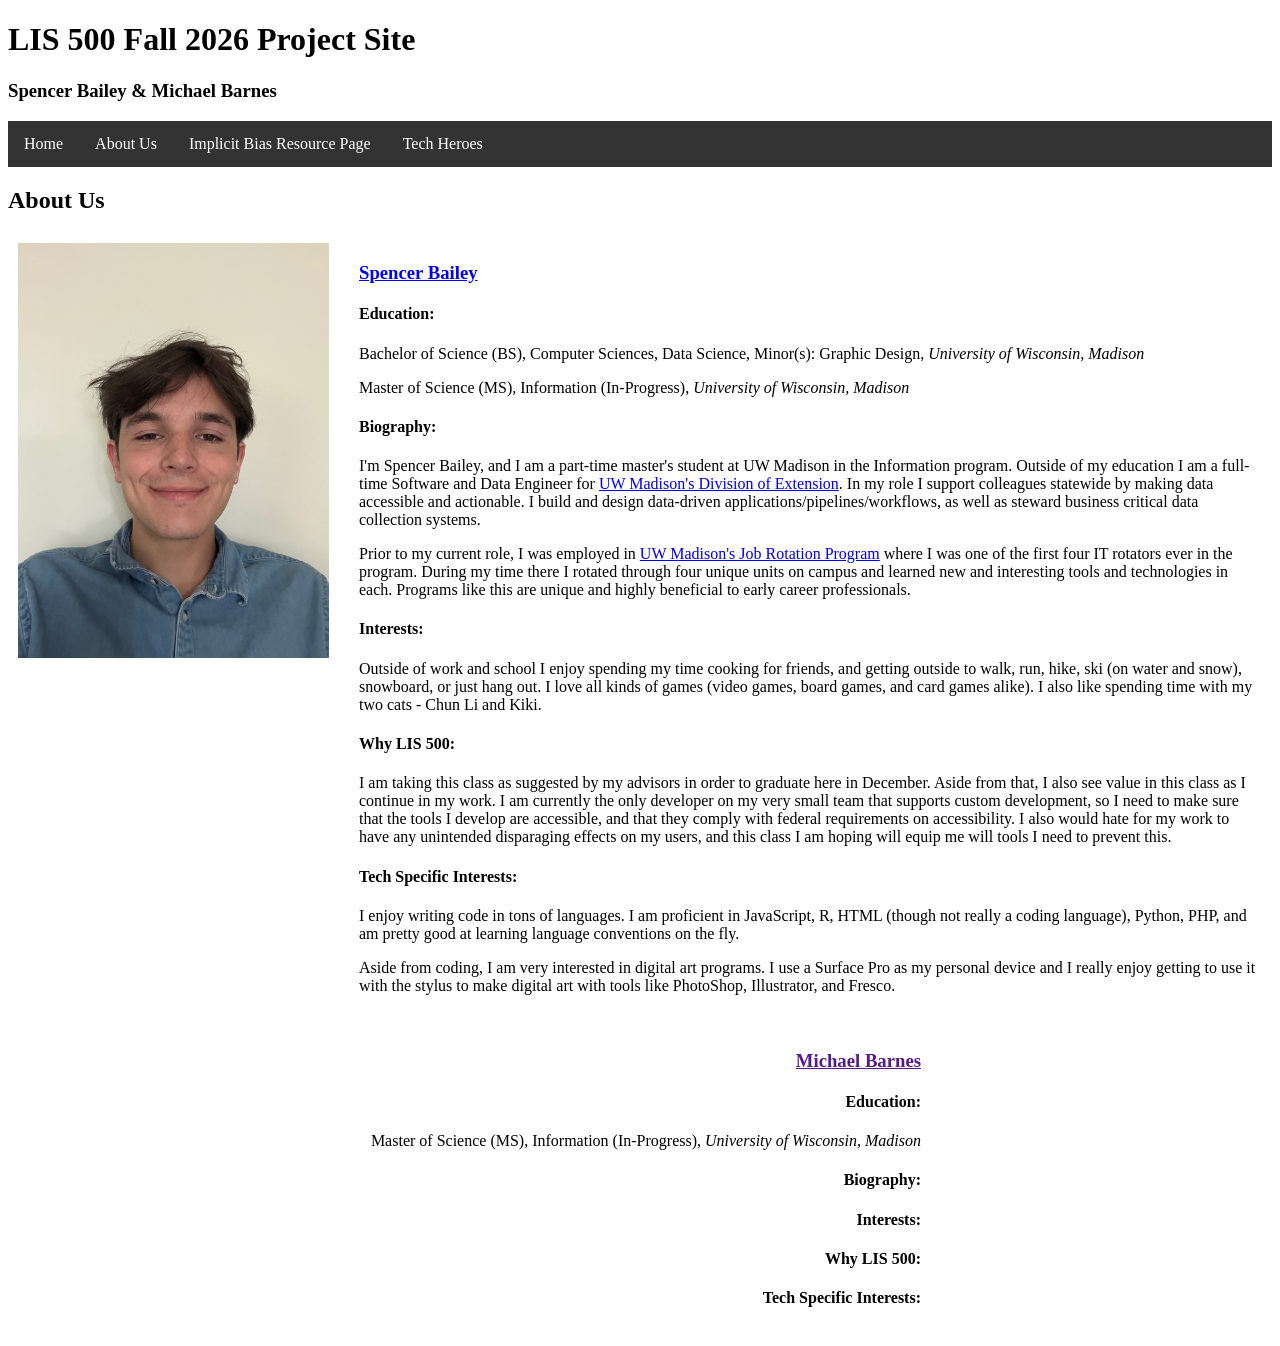
==== about.html @ 0171c2ae "Fix formatting of education paragraph in about.html" ====
<!doctype html>
<html lang="en">
  <head>
    <meta name="viewport" content="width=device-width, initial-scale=1.0">
    <meta charset="utf-8">
    <link rel="stylesheet" href="stylepage.css">
  </head>
  <body>
    <header>
      <h1>LIS 500 Fall 2026 Project Site</h1>
      <h3>Spencer Bailey & Michael Barnes</h3>
    </header>
    <nav>
      <ul>
        <li><a href="index.html">Home</a></li>
        <li><a href="about.html">About Us</a></li>
        <li><a href="resource.html">Implicit Bias Resource Page</a></li>
        <li><a href="heroes.html">Tech Heroes</a></li>
      </ul>
    </nav>
    <h2>About Us</h2>
    <div class="row">
      <div class="column flex-container">
        <div class="image-container">
          <img src="Assets/directoryheadshot.jpg">
        </div>
        <div class="text-container-s">
          <h3><a href="https://www.linkedin.com/in/spencer-bailey-/">Spencer Bailey</a></h3>
          <h4>Education:</h4>
          <p>Bachelor of Science (BS), Computer Sciences, Data Science, Minor(s): Graphic Design, <i>University of Wisconsin, Madison</i></p>
          <p>Master of Science (MS), Information (In-Progress), <i>University of Wisconsin, Madison</i></p>
          <h4>Biography:</h4>
          <p>I'm Spencer Bailey, and I am a part-time master's student at UW Madison in the Information program. Outside of my education I am a full-time Software and Data Engineer for <a href="https://extension.wisc.edu/">UW Madison's Division of Extension</a>. In my role I support colleagues statewide by making data accessible and actionable. I build and design data-driven applications/pipelines/workflows, as well as steward business critical data collection systems.</p>
          <p>Prior to my current role, I was employed in <a href="https://hr.wisc.edu/job-rotation-program/">UW Madison's Job Rotation Program</a> where I was one of the first four IT rotators ever in the program. During my time there I rotated through four unique units on campus and learned new and interesting tools and technologies in each. Programs like this are unique and highly beneficial to early career professionals.</p>
          <h4>Interests:</h4>
          <p> Outside of work and school I enjoy spending my time cooking for friends, and getting outside to walk, run, hike, ski (on water and snow), snowboard, or just hang out. I love all kinds of games (video games, board games, and card games alike). I also like spending time with my two cats - Chun Li and Kiki.</p>
          <h4>Why LIS 500:</h4>
          <p>I am taking this class as suggested by my advisors in order to graduate here in December. Aside from that, I also see value in this class as I continue in my work. I am currently the only developer on my very small team that supports custom development, so I need to make sure that the tools I develop are accessible, and that they comply with federal requirements on accessibility. I also would hate for my work to have any unintended disparaging effects on my users, and this class I am hoping will equip me will tools I need to prevent this.</p>
          <h4>Tech Specific Interests:</h4>
          <p>I enjoy writing code in tons of languages. I am proficient in JavaScript, R, HTML (though not really a coding language), Python, PHP, and am pretty good at learning language conventions on the fly. </p>
          <p>Aside from coding, I am very interested in digital art programs. I use a Surface Pro as my personal device and I really enjoy getting to use it with the stylus to make digital art with tools like PhotoShop, Illustrator, and Fresco.</p>
        </div>
      </div>
      <div class="column flex-container">
        <div class="text-container-m">
          <h3><a href="">Michael Barnes</a></h3>
          <h4>Education:</h4>
          <p></p>
          <p>Master of Science (MS), Information (In-Progress), <i>University of Wisconsin, Madison</i></p>
          <h4>Biography:</h4>
          <h4>Interests:</h4>
          <h4>Why LIS 500:</h4>
          <p></p>
          <h4>Tech Specific Interests:</h4>
          <p></p>
          <p></p>
        </div>
        <div class="image-container">
          <img src="">
        </div>
      </div>
        
    </div>
  </body>
</html>
---- stylepage.css ----
* {
  box-sizing: border-box;
}

/* Create two equal columns that floats next to each other */
.column {
  float: left;
  width: 50%;
  padding: 10px;
}

/* Clear floats after the columns */
.row:after {
  content: "";
  display: table;
  clear: both;
}

.flex-container {
  display: flex;
  align-items: flex-start; /* Keeps content aligned at the top */
  gap: 30px;               /* Adds clean spacing between image and text */
  width: 100%;
}

.image-container {
  width: 25%;
  flex-shrink: 0;
}

.image-container img {
  width: 100%;             /* Fills the 25% container perfectly */
  height: auto;
  display: block;
}

.text-container-s {
  flex: 1;                 /* Automatically takes up the remaining 75% space */
}

.text-container-m {
  flex: 1;                 /* Automatically takes up the remaining 75% space */
  text-align: right; 
}

ul {
  list-style-type: none;
  margin: 0;
  padding: 0;
  overflow: hidden;
  background-color: #333333;
}

ul li {
  float: left;
}

ul li a {
  display: block;
  color: white;
  text-align: center;
  padding: 14px 16px;
  text-decoration: none;
}

ul li a:hover {
  background-color: #111111;
}
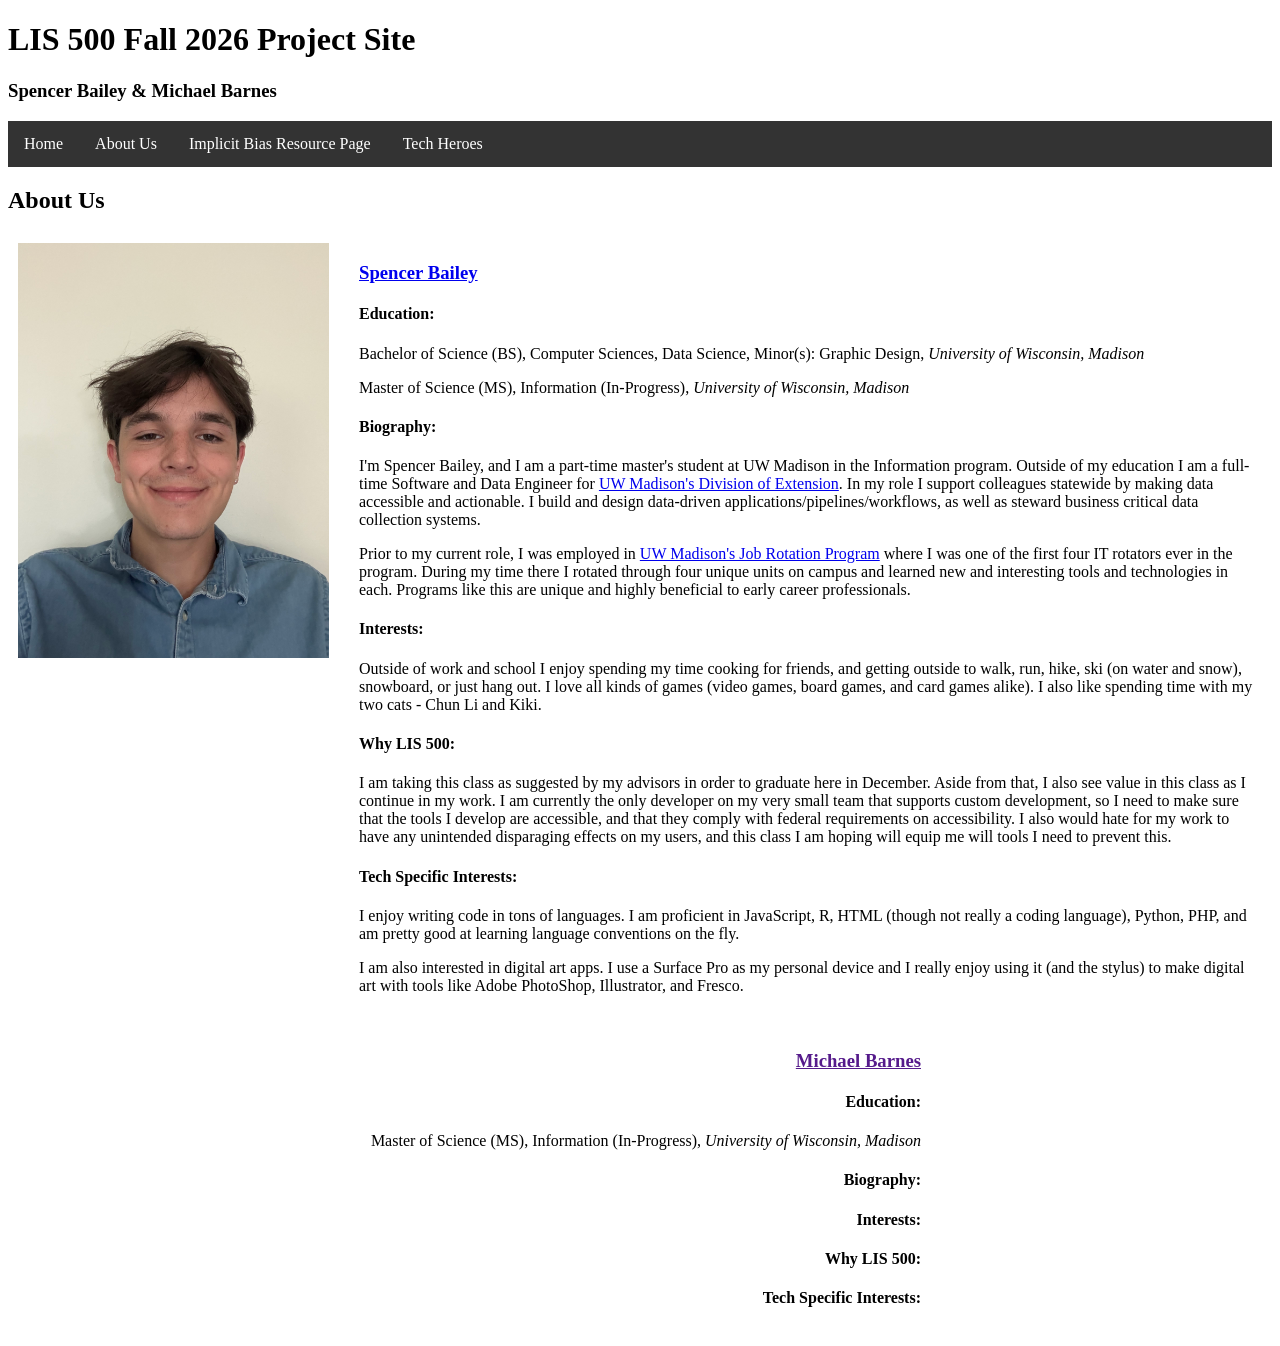
==== commit 73394944: "Refine digital art interests description Updated the description of digital art interests for clarit" ====
--- a/about.html
+++ b/about.html
@@ -38,7 +38,7 @@
           <p>I am taking this class as suggested by my advisors in order to graduate here in December. Aside from that, I also see value in this class as I continue in my work. I am currently the only developer on my very small team that supports custom development, so I need to make sure that the tools I develop are accessible, and that they comply with federal requirements on accessibility. I also would hate for my work to have any unintended disparaging effects on my users, and this class I am hoping will equip me will tools I need to prevent this.</p>
           <h4>Tech Specific Interests:</h4>
           <p>I enjoy writing code in tons of languages. I am proficient in JavaScript, R, HTML (though not really a coding language), Python, PHP, and am pretty good at learning language conventions on the fly. </p>
-          <p>Aside from coding, I am very interested in digital art programs. I use a Surface Pro as my personal device and I really enjoy getting to use it with the stylus to make digital art with tools like PhotoShop, Illustrator, and Fresco.</p>
+          <p>I am also interested in digital art apps. I use a Surface Pro as my personal device and I really enjoy using it (and the stylus) to make digital art with tools like Adobe PhotoShop, Illustrator, and Fresco.</p>
         </div>
       </div>
       <div class="column flex-container">
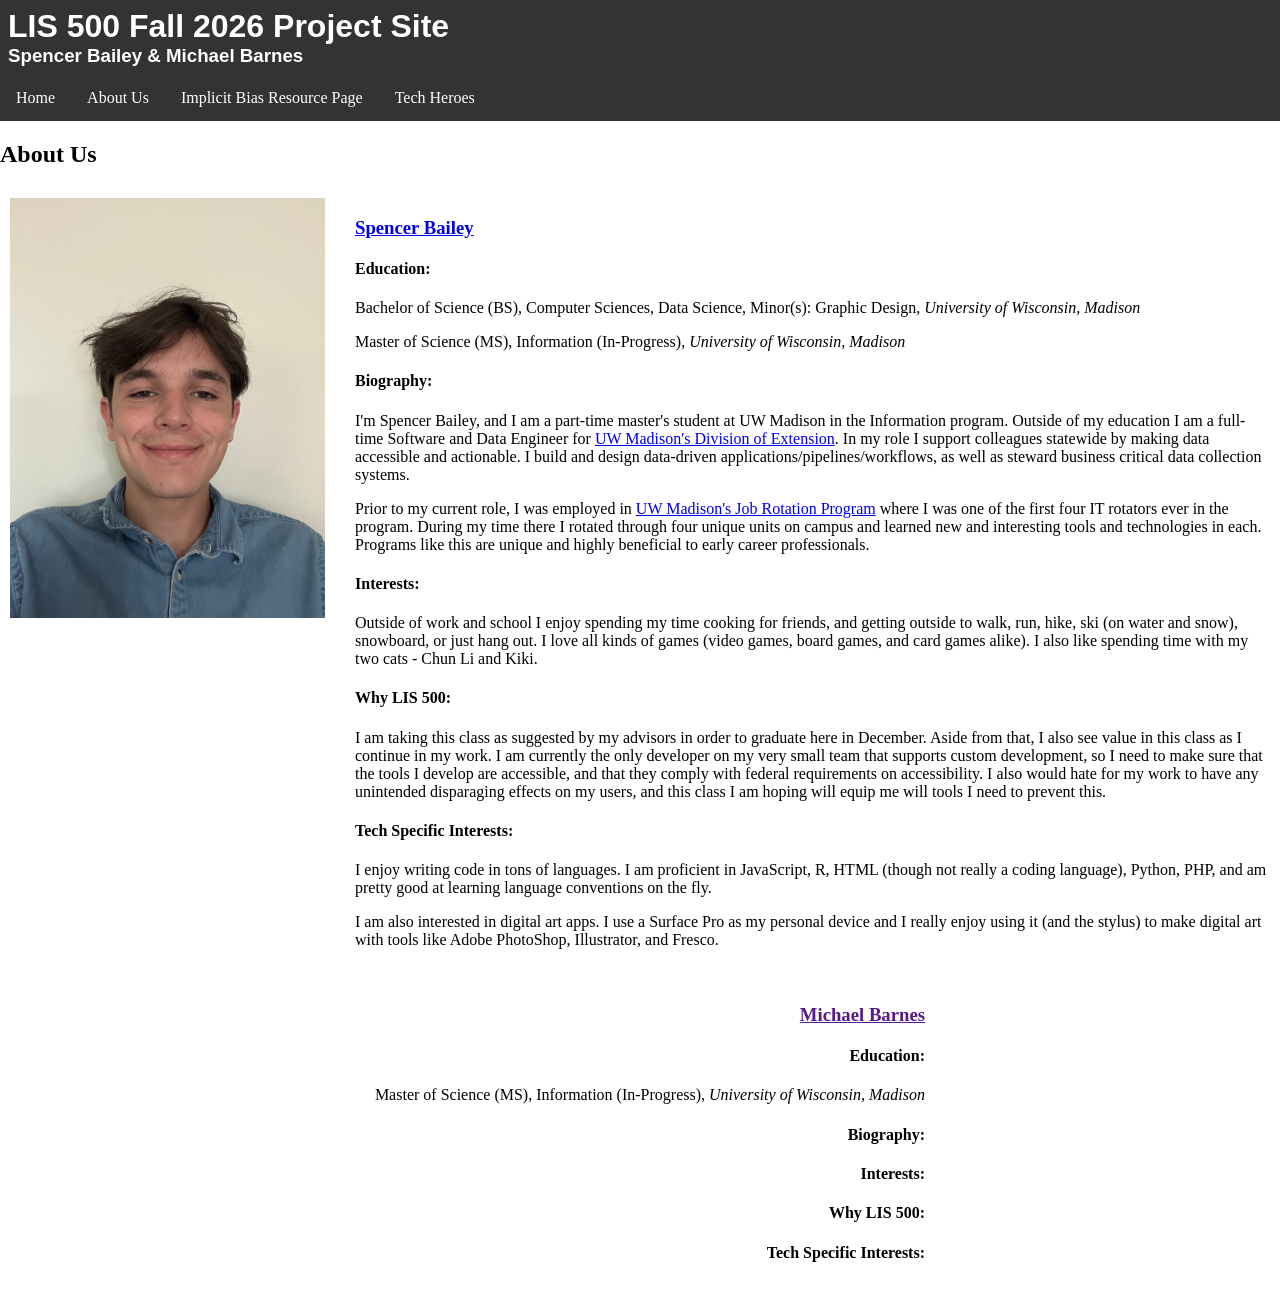
==== commit ff3009b5: "Add comment for future enhancements on about page Added a comment outlining future improvements for " ====
--- a/about.html
+++ b/about.html
@@ -1,4 +1,5 @@
 <!doctype html>
+<!-- The about us page contains several detailed pieces sharing information about each of our backgrounds. The information is displayed vertically with headshots of us that were added to the repository in a ‘Assets’ subdirectory. This page is basic, and lacking complex interaction components. Due to this, future developments on this page will include adding additional information on us, adding additional multimedia resources to display, and integrating additional more interesting and attractive design elements. Perhaps framing the images, opting for a more dynamic layout of the details, among other things will help to set this site apart as distinct and unique.-->
 <html lang="en">
   <head>
     <meta name="viewport" content="width=device-width, initial-scale=1.0">
--- a/stylepage.css
+++ b/stylepage.css
@@ -43,7 +43,7 @@
   text-align: right; 
 }
 
-ul {
+nav ul {
   list-style-type: none;
   margin: 0;
   padding: 0;
@@ -51,19 +51,43 @@
   background-color: #333333;
 }
 
-ul li {
+nav ul li {
   float: left;
 }
 
-ul li a {
+nav ul li a {
   display: block;
-  color: white;
+  color: #ffffff;
   text-align: center;
   padding: 14px 16px;
   text-decoration: none;
 }
 
-ul li a:hover {
+nav ul li a:hover {
   background-color: #111111;
 }
 
+header h1, header h3 {
+  font-family: sans-serif;
+  margin:0;
+}
+
+header {
+  padding: 8px;
+  background-color: #333333;
+  color: #ffffff;
+}
+
+body {
+  margin: 0;
+}
+
+.content {
+  text-align: center;
+}
+
+.content img {
+  display: block;
+  margin: auto;
+  width: 50%;
+}
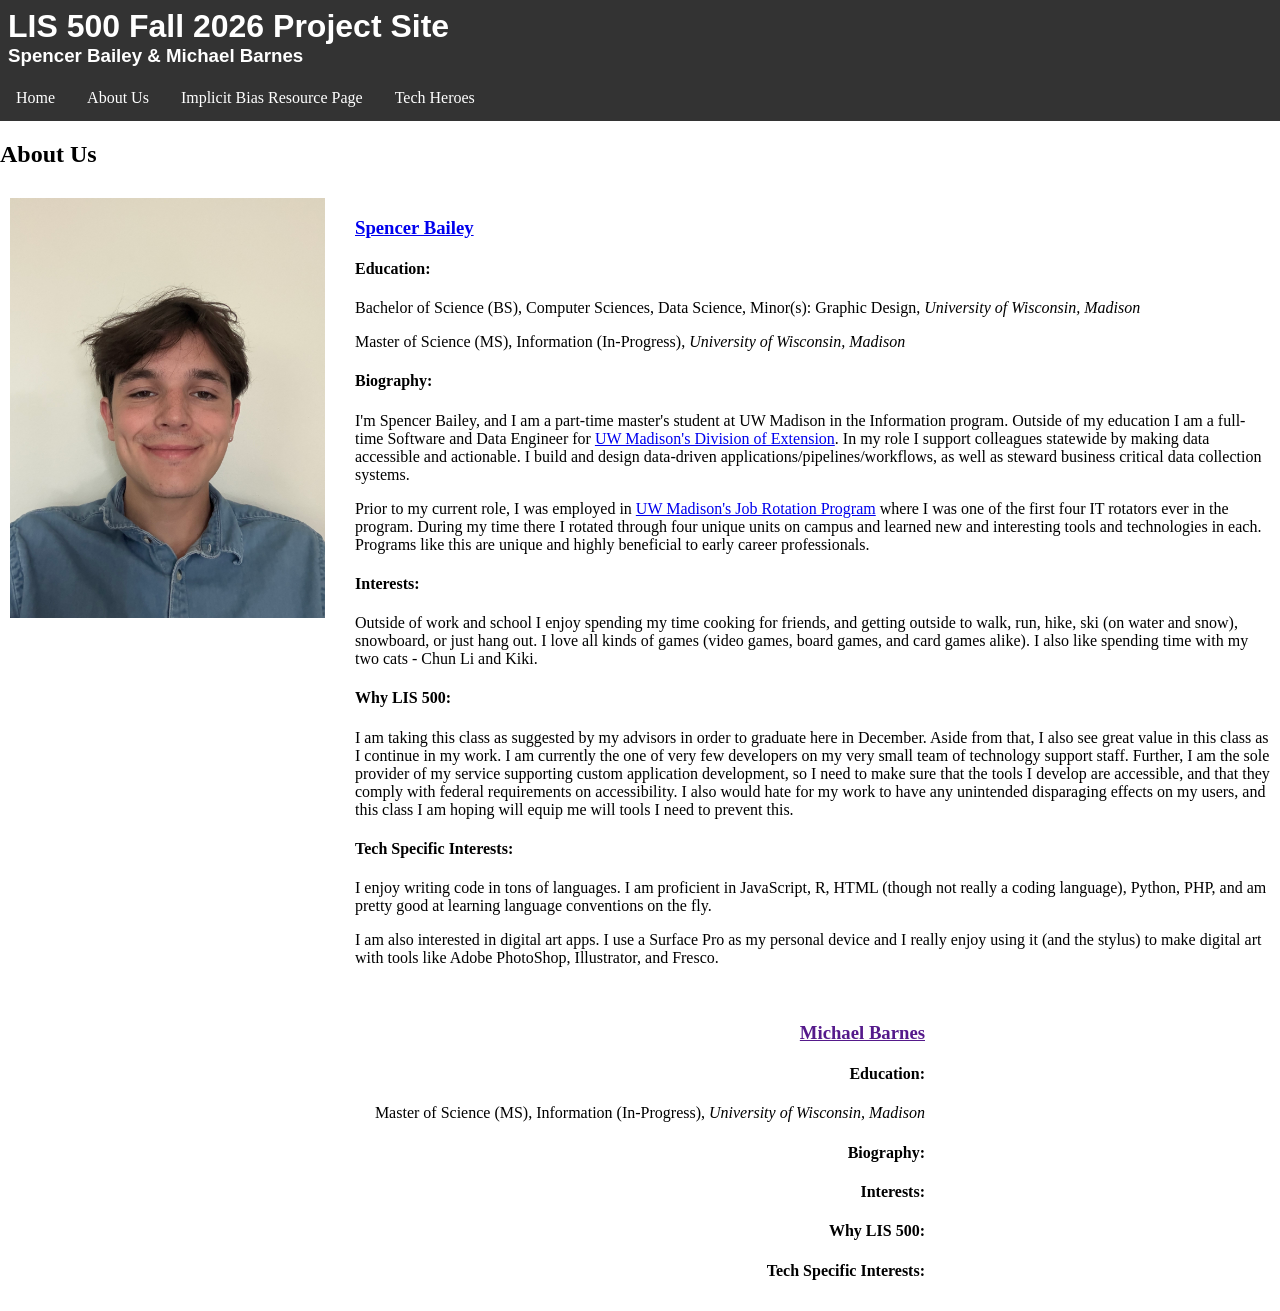
==== commit 21f2a037: "Update about.html" ====
--- a/about.html
+++ b/about.html
@@ -36,7 +36,7 @@
           <h4>Interests:</h4>
           <p> Outside of work and school I enjoy spending my time cooking for friends, and getting outside to walk, run, hike, ski (on water and snow), snowboard, or just hang out. I love all kinds of games (video games, board games, and card games alike). I also like spending time with my two cats - Chun Li and Kiki.</p>
           <h4>Why LIS 500:</h4>
-          <p>I am taking this class as suggested by my advisors in order to graduate here in December. Aside from that, I also see value in this class as I continue in my work. I am currently the only developer on my very small team that supports custom development, so I need to make sure that the tools I develop are accessible, and that they comply with federal requirements on accessibility. I also would hate for my work to have any unintended disparaging effects on my users, and this class I am hoping will equip me will tools I need to prevent this.</p>
+          <p>I am taking this class as suggested by my advisors in order to graduate here in December. Aside from that, I also see great value in this class as I continue in my work. I am currently the one of very few developers on my very small team of technology support staff. Further, I am the sole provider of my service supporting custom application development, so I need to make sure that the tools I develop are accessible, and that they comply with federal requirements on accessibility. I also would hate for my work to have any unintended disparaging effects on my users, and this class I am hoping will equip me will tools I need to prevent this.</p>
           <h4>Tech Specific Interests:</h4>
           <p>I enjoy writing code in tons of languages. I am proficient in JavaScript, R, HTML (though not really a coding language), Python, PHP, and am pretty good at learning language conventions on the fly. </p>
           <p>I am also interested in digital art apps. I use a Surface Pro as my personal device and I really enjoy using it (and the stylus) to make digital art with tools like Adobe PhotoShop, Illustrator, and Fresco.</p>
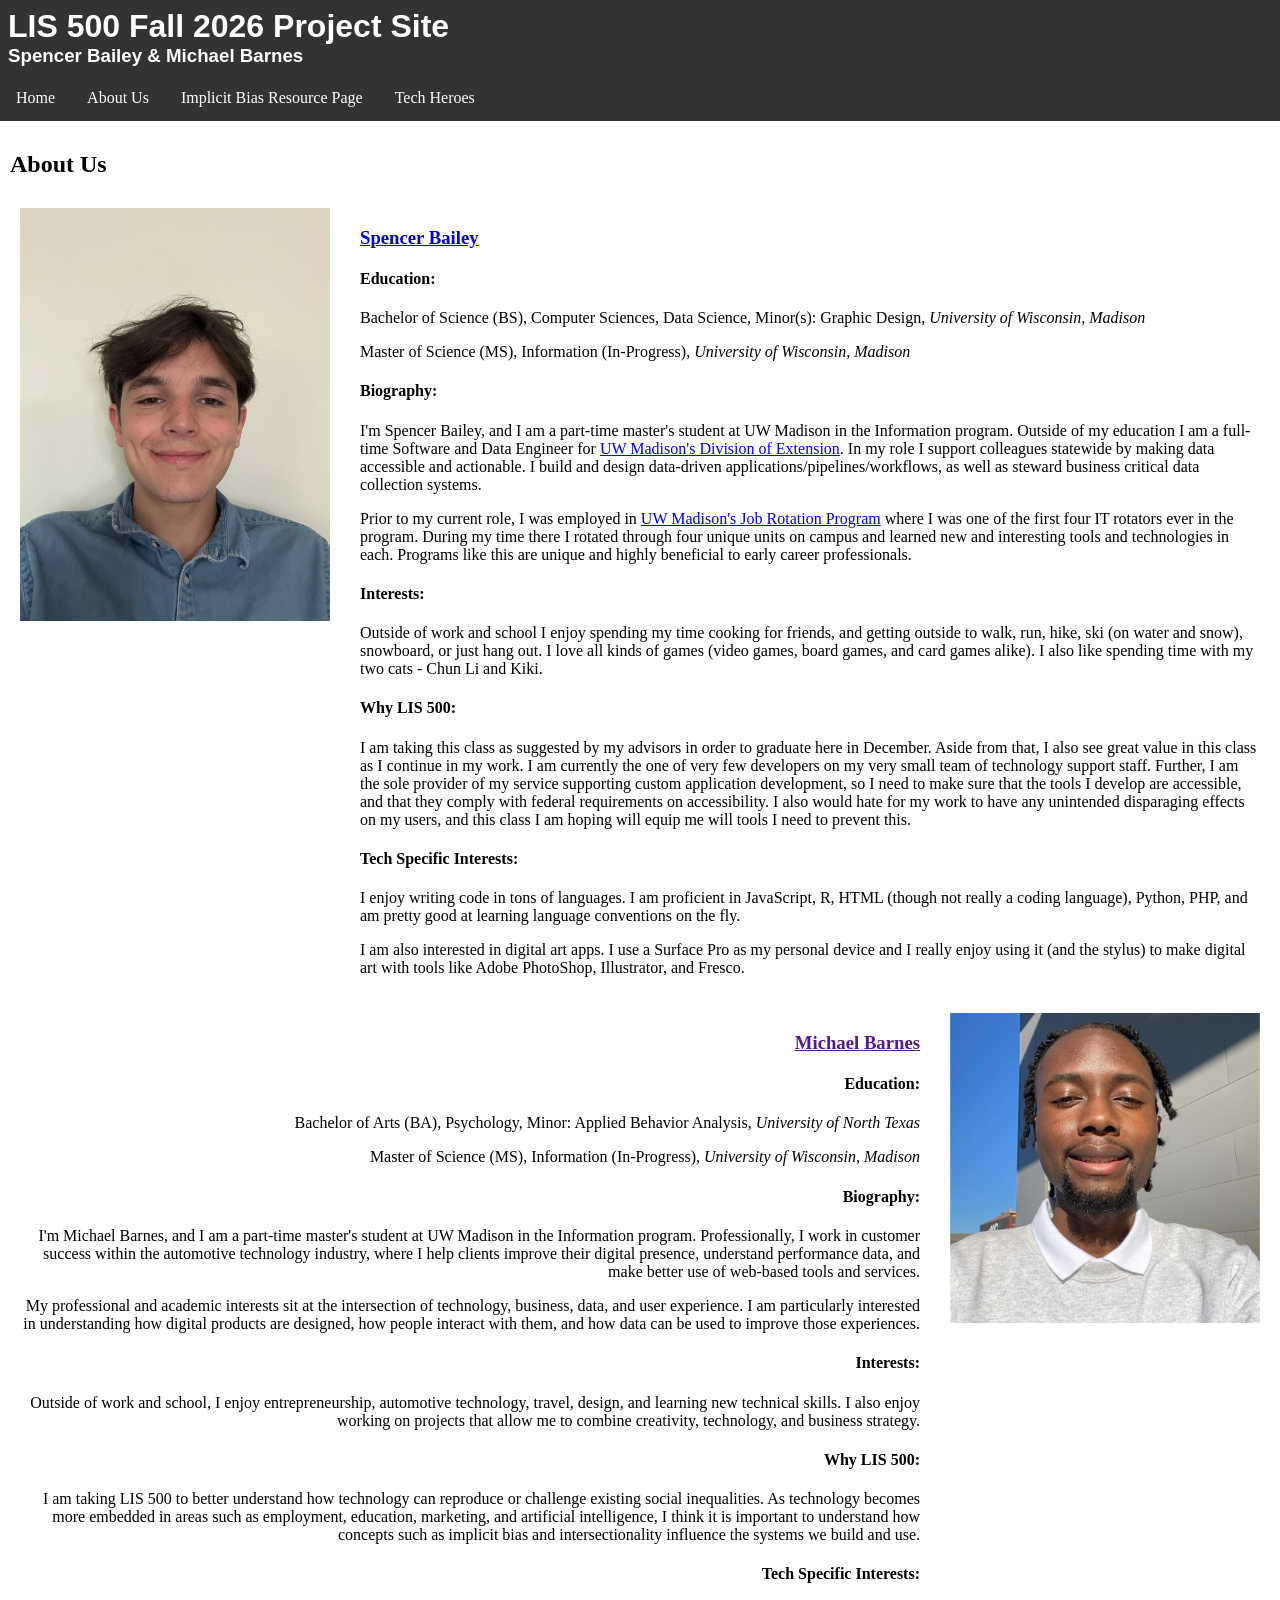
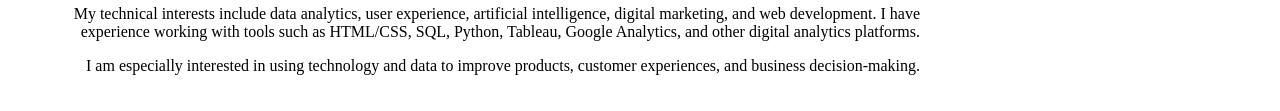
==== commit 740ec7e8: "Update personal information for Michael Barnes" ====
--- a/about.html
+++ b/about.html
@@ -19,48 +19,60 @@
         <li><a href="heroes.html">Tech Heroes</a></li>
       </ul>
     </nav>
-    <h2>About Us</h2>
-    <div class="row">
-      <div class="column flex-container">
+    <div class="page-contents">
+      <h2>About Us</h2>
+      <div class="row">
+        <div class="column flex-container">
+          <div class="image-container">
+            <img src="Assets/directoryheadshot.jpg">
+          </div>
+          <div class="text-container-s">
+            <h3><a href="https://www.linkedin.com/in/spencer-bailey-/">Spencer Bailey</a></h3>
+            <h4>Education:</h4>
+            <p>Bachelor of Science (BS), Computer Sciences, Data Science, Minor(s): Graphic Design, <i>University of Wisconsin, Madison</i></p>
+            <p>Master of Science (MS), Information (In-Progress), <i>University of Wisconsin, Madison</i></p>
+            <h4>Biography:</h4>
+            <p>I'm Spencer Bailey, and I am a part-time master's student at UW Madison in the Information program. Outside of my education I am a full-time Software and Data Engineer for <a href="https://extension.wisc.edu/">UW Madison's Division of Extension</a>. In my role I support colleagues statewide by making data accessible and actionable. I build and design data-driven applications/pipelines/workflows, as well as steward business critical data collection systems.</p>
+            <p>Prior to my current role, I was employed in <a href="https://hr.wisc.edu/job-rotation-program/">UW Madison's Job Rotation Program</a> where I was one of the first four IT rotators ever in the program. During my time there I rotated through four unique units on campus and learned new and interesting tools and technologies in each. Programs like this are unique and highly beneficial to early career professionals.</p>
+            <h4>Interests:</h4>
+            <p> Outside of work and school I enjoy spending my time cooking for friends, and getting outside to walk, run, hike, ski (on water and snow), snowboard, or just hang out. I love all kinds of games (video games, board games, and card games alike). I also like spending time with my two cats - Chun Li and Kiki.</p>
+            <h4>Why LIS 500:</h4>
+            <p>I am taking this class as suggested by my advisors in order to graduate here in December. Aside from that, I also see great value in this class as I continue in my work. I am currently the one of very few developers on my very small team of technology support staff. Further, I am the sole provider of my service supporting custom application development, so I need to make sure that the tools I develop are accessible, and that they comply with federal requirements on accessibility. I also would hate for my work to have any unintended disparaging effects on my users, and this class I am hoping will equip me will tools I need to prevent this.</p>
+            <h4>Tech Specific Interests:</h4>
+            <p>I enjoy writing code in tons of languages. I am proficient in JavaScript, R, HTML (though not really a coding language), Python, PHP, and am pretty good at learning language conventions on the fly. </p>
+            <p>I am also interested in digital art apps. I use a Surface Pro as my personal device and I really enjoy using it (and the stylus) to make digital art with tools like Adobe PhotoShop, Illustrator, and Fresco.</p>
+          </div>
+        </div>
+        <div class="column flex-container">
+          <div class="text-container-m">
+          <h3><a href="">Michael Barnes</a></h3>
+
+          <h4>Education:</h4>
+          <p>Bachelor of Arts (BA), Psychology, Minor: Applied Behavior Analysis, <i>University of North Texas</i></p>
+          <p>Master of Science (MS), Information (In-Progress), <i>University of Wisconsin, Madison</i></p>
+
+          <h4>Biography:</h4>
+          <p>I'm Michael Barnes, and I am a part-time master's student at UW Madison in the Information program. Professionally, I work in customer success within the automotive technology industry, where I help clients improve their digital presence, understand performance data, and make better use of web-based tools and services.</p>
+
+          <p>My professional and academic interests sit at the intersection of technology, business, data, and user experience. I am particularly interested in understanding how digital products are designed, how people interact with them, and how data can be used to improve those experiences.</p>
+
+          <h4>Interests:</h4>
+          <p>Outside of work and school, I enjoy entrepreneurship, automotive technology, travel, design, and learning new technical skills. I also enjoy working on projects that allow me to combine creativity, technology, and business strategy.</p>
+
+          <h4>Why LIS 500:</h4>
+          <p>I am taking LIS 500 to better understand how technology can reproduce or challenge existing social inequalities. As technology becomes more embedded in areas such as employment, education, marketing, and artificial intelligence, I think it is important to understand how concepts such as implicit bias and intersectionality influence the systems we build and use.</p>
+
+          <h4>Tech Specific Interests:</h4>
+          <p>My technical interests include data analytics, user experience, artificial intelligence, digital marketing, and web development. I have experience working with tools such as HTML/CSS, SQL, Python, Tableau, Google Analytics, and other digital analytics platforms.</p>
+
+          <p>I am especially interested in using technology and data to improve products, customer experiences, and business decision-making.</p>
+        </div>
+
         <div class="image-container">
-          <img src="Assets/directoryheadshot.jpg">
+          <img src="Assets/LinkedinProfilePicture.jpeg" alt="Headshot of Michael Barnes">
         </div>
-        <div class="text-container-s">
-          <h3><a href="https://www.linkedin.com/in/spencer-bailey-/">Spencer Bailey</a></h3>
-          <h4>Education:</h4>
-          <p>Bachelor of Science (BS), Computer Sciences, Data Science, Minor(s): Graphic Design, <i>University of Wisconsin, Madison</i></p>
-          <p>Master of Science (MS), Information (In-Progress), <i>University of Wisconsin, Madison</i></p>
-          <h4>Biography:</h4>
-          <p>I'm Spencer Bailey, and I am a part-time master's student at UW Madison in the Information program. Outside of my education I am a full-time Software and Data Engineer for <a href="https://extension.wisc.edu/">UW Madison's Division of Extension</a>. In my role I support colleagues statewide by making data accessible and actionable. I build and design data-driven applications/pipelines/workflows, as well as steward business critical data collection systems.</p>
-          <p>Prior to my current role, I was employed in <a href="https://hr.wisc.edu/job-rotation-program/">UW Madison's Job Rotation Program</a> where I was one of the first four IT rotators ever in the program. During my time there I rotated through four unique units on campus and learned new and interesting tools and technologies in each. Programs like this are unique and highly beneficial to early career professionals.</p>
-          <h4>Interests:</h4>
-          <p> Outside of work and school I enjoy spending my time cooking for friends, and getting outside to walk, run, hike, ski (on water and snow), snowboard, or just hang out. I love all kinds of games (video games, board games, and card games alike). I also like spending time with my two cats - Chun Li and Kiki.</p>
-          <h4>Why LIS 500:</h4>
-          <p>I am taking this class as suggested by my advisors in order to graduate here in December. Aside from that, I also see great value in this class as I continue in my work. I am currently the one of very few developers on my very small team of technology support staff. Further, I am the sole provider of my service supporting custom application development, so I need to make sure that the tools I develop are accessible, and that they comply with federal requirements on accessibility. I also would hate for my work to have any unintended disparaging effects on my users, and this class I am hoping will equip me will tools I need to prevent this.</p>
-          <h4>Tech Specific Interests:</h4>
-          <p>I enjoy writing code in tons of languages. I am proficient in JavaScript, R, HTML (though not really a coding language), Python, PHP, and am pretty good at learning language conventions on the fly. </p>
-          <p>I am also interested in digital art apps. I use a Surface Pro as my personal device and I really enjoy using it (and the stylus) to make digital art with tools like Adobe PhotoShop, Illustrator, and Fresco.</p>
-        </div>
+        </div> 
       </div>
-      <div class="column flex-container">
-        <div class="text-container-m">
-          <h3><a href="">Michael Barnes</a></h3>
-          <h4>Education:</h4>
-          <p></p>
-          <p>Master of Science (MS), Information (In-Progress), <i>University of Wisconsin, Madison</i></p>
-          <h4>Biography:</h4>
-          <h4>Interests:</h4>
-          <h4>Why LIS 500:</h4>
-          <p></p>
-          <h4>Tech Specific Interests:</h4>
-          <p></p>
-          <p></p>
-        </div>
-        <div class="image-container">
-          <img src="">
-        </div>
-      </div>
-        
-    </div>
+    </div>  
   </body>
 </html>
--- a/stylepage.css
+++ b/stylepage.css
@@ -91,3 +91,7 @@
   margin: auto;
   width: 50%;
 }
+
+.page-contents {
+  padding:10px;
+}
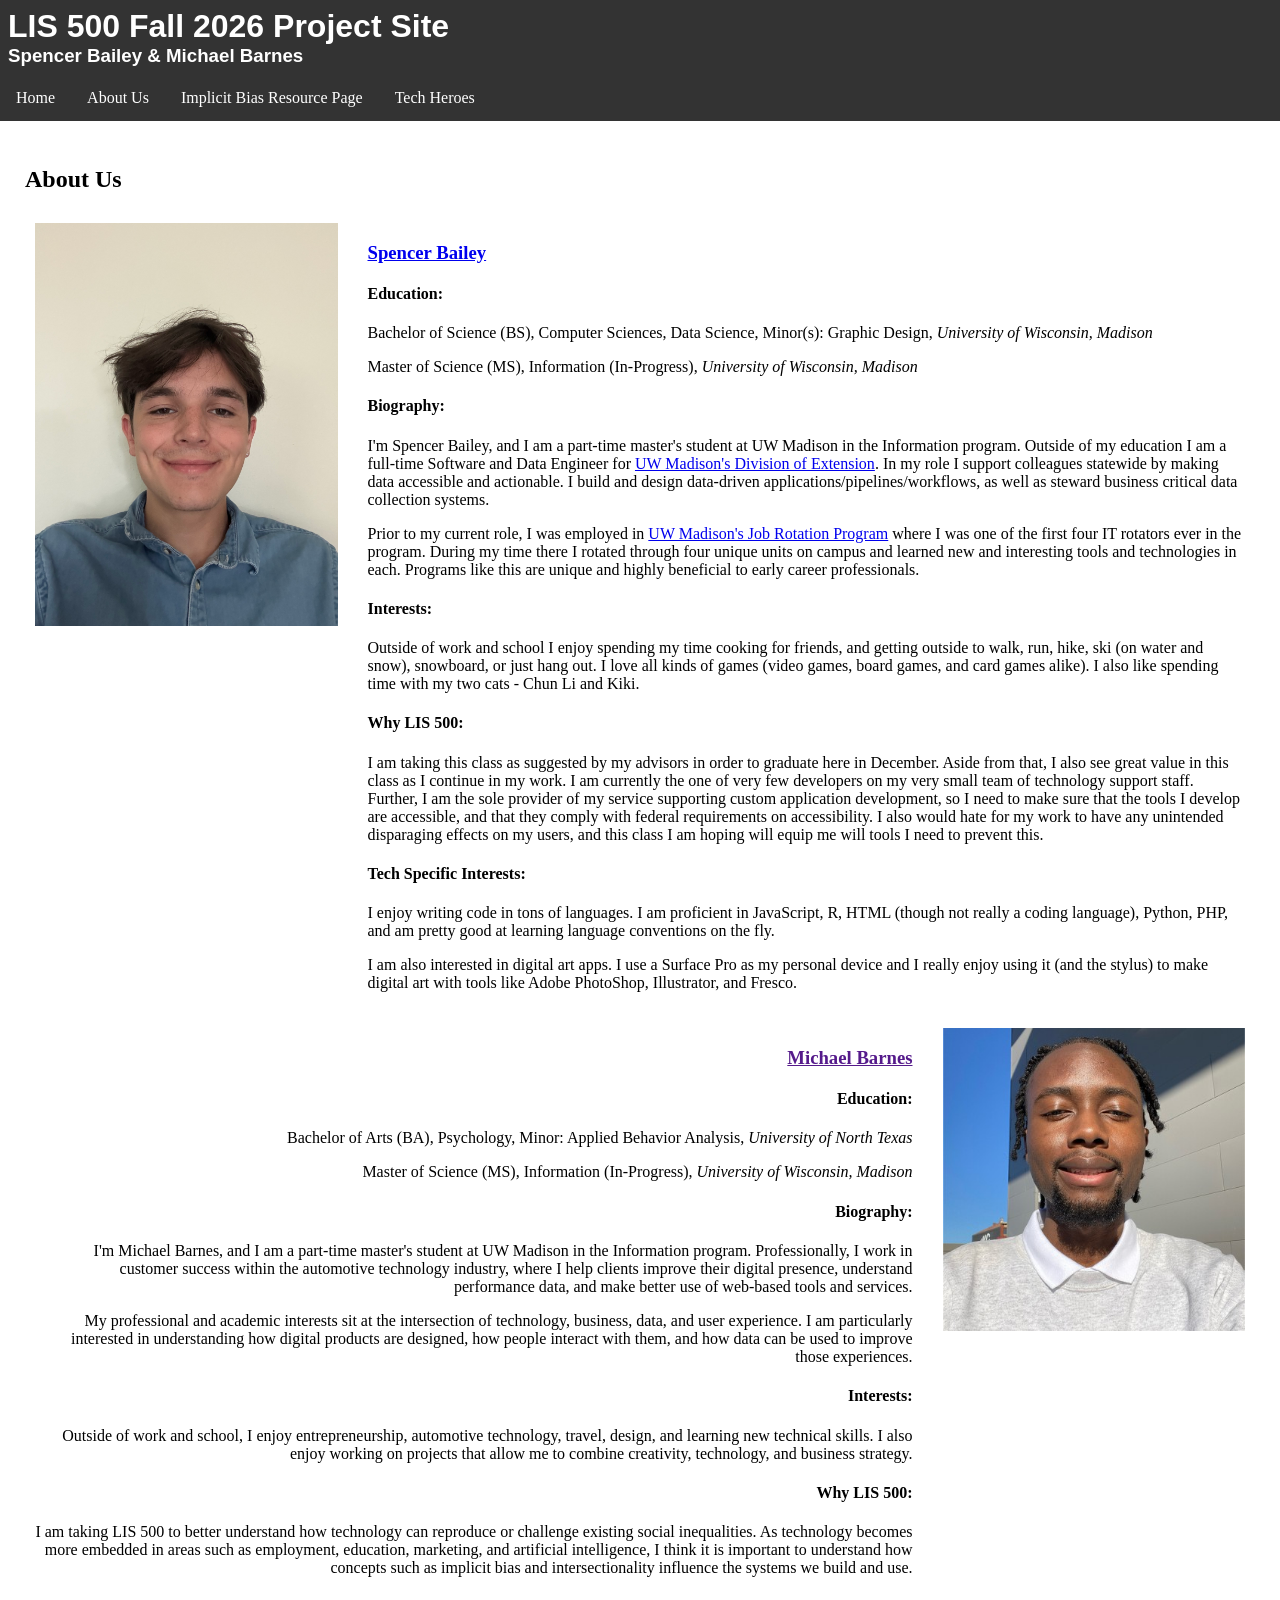
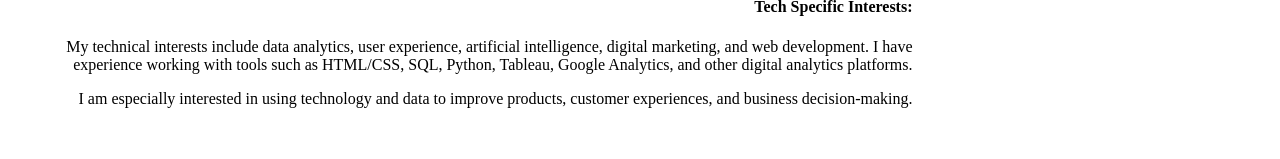
==== commit 12ae6625: "Modify comment in about.html Updated comment to include 'SB' at the end for clarification." ====
--- a/about.html
+++ b/about.html
@@ -1,5 +1,5 @@
 <!doctype html>
-<!-- The about us page contains several detailed pieces sharing information about each of our backgrounds. The information is displayed vertically with headshots of us that were added to the repository in a ‘Assets’ subdirectory. This page is basic, and lacking complex interaction components. Due to this, future developments on this page will include adding additional information on us, adding additional multimedia resources to display, and integrating additional more interesting and attractive design elements. Perhaps framing the images, opting for a more dynamic layout of the details, among other things will help to set this site apart as distinct and unique.-->
+<!-- The about us page contains several detailed pieces sharing information about each of our backgrounds. The information is displayed vertically with headshots of us that were added to the repository in a ‘Assets’ subdirectory. This page is basic, and lacking complex interaction components. Due to this, future developments on this page will include adding additional information on us, adding additional multimedia resources to display, and integrating additional more interesting and attractive design elements. Perhaps framing the images, opting for a more dynamic layout of the details, among other things will help to set this site apart as distinct and unique. SB-->
 <html lang="en">
   <head>
     <meta name="viewport" content="width=device-width, initial-scale=1.0">
--- a/stylepage.css
+++ b/stylepage.css
@@ -93,5 +93,13 @@
 }
 
 .page-contents {
-  padding:10px;
+  padding:25px;
 }
+
+.video-deck {
+  display: flex;
+  justify-content: center;
+  align-items: center;
+  gap: 15px;
+  width: 100%;
+}
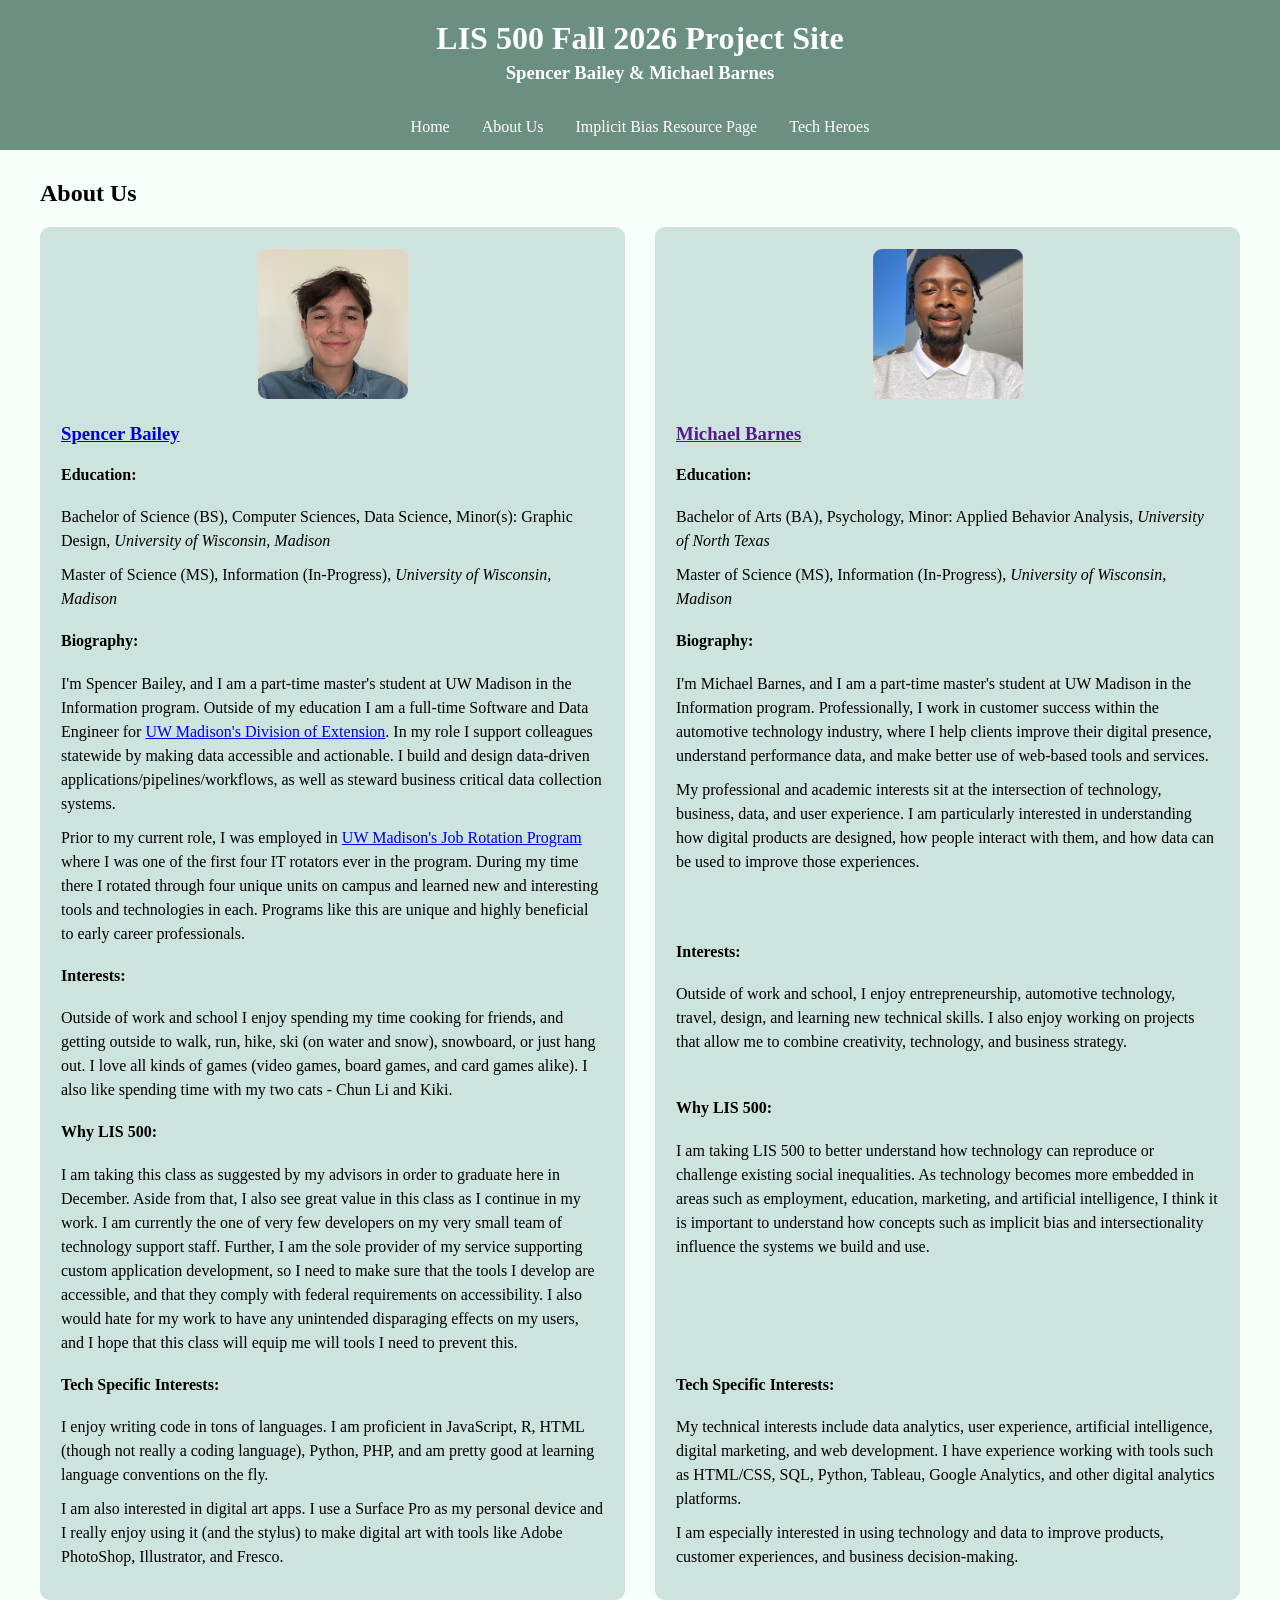
==== commit 5a33b325: "The commit for the final submission of the assignment. Anticipating one more modification to the her" ====
--- a/about.html
+++ b/about.html
@@ -1,32 +1,41 @@
 <!doctype html>
 <!-- The about us page contains several detailed pieces sharing information about each of our backgrounds. The information is displayed vertically with headshots of us that were added to the repository in a ‘Assets’ subdirectory. This page is basic, and lacking complex interaction components. Due to this, future developments on this page will include adding additional information on us, adding additional multimedia resources to display, and integrating additional more interesting and attractive design elements. Perhaps framing the images, opting for a more dynamic layout of the details, among other things will help to set this site apart as distinct and unique. SB-->
+<!-- The updated about us page saw no saw some pretty substantial structure changes. Instead of profiles being displayed in a stacked way, they are now displayed on cards-styled divs that contain all the information about us. The information was made to line up using added break tags that have the same spacing constraints as the paragraph text. The card style is responsive to mobile viewing so that content in the second column is not cut off. Coloring keeps with the new theme for this page, and the corners of the cards and images are rounded nicely. SB 10/11/2026-->
 <html lang="en">
+
   <head>
     <meta name="viewport" content="width=device-width, initial-scale=1.0">
     <meta charset="utf-8">
     <link rel="stylesheet" href="stylepage.css">
   </head>
+
   <body>
+
     <header>
       <h1>LIS 500 Fall 2026 Project Site</h1>
       <h3>Spencer Bailey & Michael Barnes</h3>
     </header>
+
     <nav>
       <ul>
-        <li><a href="index.html">Home</a></li>
+        <li><a href="./">Home</a></li>
         <li><a href="about.html">About Us</a></li>
         <li><a href="resource.html">Implicit Bias Resource Page</a></li>
         <li><a href="heroes.html">Tech Heroes</a></li>
       </ul>
     </nav>
-    <div class="page-contents">
+
+    <div class="about-content">
       <h2>About Us</h2>
       <div class="row">
-        <div class="column flex-container">
+
+        <div class="column">
+
           <div class="image-container">
-            <img src="Assets/directoryheadshot.jpg">
+            <img src="Assets/directoryheadshot.jpg" alt="Silly GIF image of a hamster waving to provide a casual and warm welcome to the site.">
           </div>
-          <div class="text-container-s">
+
+          <div class="profile-text">
             <h3><a href="https://www.linkedin.com/in/spencer-bailey-/">Spencer Bailey</a></h3>
             <h4>Education:</h4>
             <p>Bachelor of Science (BS), Computer Sciences, Data Science, Minor(s): Graphic Design, <i>University of Wisconsin, Madison</i></p>
@@ -37,42 +46,43 @@
             <h4>Interests:</h4>
             <p> Outside of work and school I enjoy spending my time cooking for friends, and getting outside to walk, run, hike, ski (on water and snow), snowboard, or just hang out. I love all kinds of games (video games, board games, and card games alike). I also like spending time with my two cats - Chun Li and Kiki.</p>
             <h4>Why LIS 500:</h4>
-            <p>I am taking this class as suggested by my advisors in order to graduate here in December. Aside from that, I also see great value in this class as I continue in my work. I am currently the one of very few developers on my very small team of technology support staff. Further, I am the sole provider of my service supporting custom application development, so I need to make sure that the tools I develop are accessible, and that they comply with federal requirements on accessibility. I also would hate for my work to have any unintended disparaging effects on my users, and this class I am hoping will equip me will tools I need to prevent this.</p>
+            <p>I am taking this class as suggested by my advisors in order to graduate here in December. Aside from that, I also see great value in this class as I continue in my work. I am currently the one of very few developers on my very small team of technology support staff. Further, I am the sole provider of my service supporting custom application development, so I need to make sure that the tools I develop are accessible, and that they comply with federal requirements on accessibility. I also would hate for my work to have any unintended disparaging effects on my users, and I hope that this class will equip me will tools I need to prevent this.</p>
             <h4>Tech Specific Interests:</h4>
             <p>I enjoy writing code in tons of languages. I am proficient in JavaScript, R, HTML (though not really a coding language), Python, PHP, and am pretty good at learning language conventions on the fly. </p>
             <p>I am also interested in digital art apps. I use a Surface Pro as my personal device and I really enjoy using it (and the stylus) to make digital art with tools like Adobe PhotoShop, Illustrator, and Fresco.</p>
           </div>
-        </div>
-        <div class="column flex-container">
-          <div class="text-container-m">
-          <h3><a href="">Michael Barnes</a></h3>
 
-          <h4>Education:</h4>
-          <p>Bachelor of Arts (BA), Psychology, Minor: Applied Behavior Analysis, <i>University of North Texas</i></p>
-          <p>Master of Science (MS), Information (In-Progress), <i>University of Wisconsin, Madison</i></p>
-
-          <h4>Biography:</h4>
-          <p>I'm Michael Barnes, and I am a part-time master's student at UW Madison in the Information program. Professionally, I work in customer success within the automotive technology industry, where I help clients improve their digital presence, understand performance data, and make better use of web-based tools and services.</p>
-
-          <p>My professional and academic interests sit at the intersection of technology, business, data, and user experience. I am particularly interested in understanding how digital products are designed, how people interact with them, and how data can be used to improve those experiences.</p>
-
-          <h4>Interests:</h4>
-          <p>Outside of work and school, I enjoy entrepreneurship, automotive technology, travel, design, and learning new technical skills. I also enjoy working on projects that allow me to combine creativity, technology, and business strategy.</p>
-
-          <h4>Why LIS 500:</h4>
-          <p>I am taking LIS 500 to better understand how technology can reproduce or challenge existing social inequalities. As technology becomes more embedded in areas such as employment, education, marketing, and artificial intelligence, I think it is important to understand how concepts such as implicit bias and intersectionality influence the systems we build and use.</p>
-
-          <h4>Tech Specific Interests:</h4>
-          <p>My technical interests include data analytics, user experience, artificial intelligence, digital marketing, and web development. I have experience working with tools such as HTML/CSS, SQL, Python, Tableau, Google Analytics, and other digital analytics platforms.</p>
-
-          <p>I am especially interested in using technology and data to improve products, customer experiences, and business decision-making.</p>
         </div>
 
-        <div class="image-container">
-          <img src="Assets/LinkedinProfilePicture.jpeg" alt="Headshot of Michael Barnes">
-        </div>
+        <div class="column">
+
+          <div class="image-container">
+            <img src="Assets/LinkedinProfilePicture.jpeg" alt="Headshot of Michael Barnes">
+          </div>
+
+          <div class="profile-text">
+            <h3><a href="">Michael Barnes</a></h3>
+            <h4>Education:</h4>
+            <p>Bachelor of Arts (BA), Psychology, Minor: Applied Behavior Analysis, <i>University of North Texas</i></p>
+            <p>Master of Science (MS), Information (In-Progress), <i>University of Wisconsin, Madison</i></p>
+            <h4>Biography:</h4>
+            <p>I'm Michael Barnes, and I am a part-time master's student at UW Madison in the Information program. Professionally, I work in customer success within the automotive technology industry, where I help clients improve their digital presence, understand performance data, and make better use of web-based tools and services.</p>
+            <p>My professional and academic interests sit at the intersection of technology, business, data, and user experience. I am particularly interested in understanding how digital products are designed, how people interact with them, and how data can be used to improve those experiences.<br><br><br></p>
+            <h4>Interests:</h4>
+            <p>Outside of work and school, I enjoy entrepreneurship, automotive technology, travel, design, and learning new technical skills. I also enjoy working on projects that allow me to combine creativity, technology, and business strategy.<br><br></p>
+            <h4>Why LIS 500:</h4>
+            <p>I am taking LIS 500 to better understand how technology can reproduce or challenge existing social inequalities. As technology becomes more embedded in areas such as employment, education, marketing, and artificial intelligence, I think it is important to understand how concepts such as implicit bias and intersectionality influence the systems we build and use.<br><br><br><br><br></p>
+            <h4>Tech Specific Interests:</h4>
+            <p>My technical interests include data analytics, user experience, artificial intelligence, digital marketing, and web development. I have experience working with tools such as HTML/CSS, SQL, Python, Tableau, Google Analytics, and other digital analytics platforms.</p>
+            <p>I am especially interested in using technology and data to improve products, customer experiences, and business decision-making.</p>
+          </div>
+
         </div> 
+
       </div>
-    </div>  
+
+    </div>
+
   </body>
+
 </html>
--- a/stylepage.css
+++ b/stylepage.css
@@ -1,58 +1,44 @@
-* {
-  box-sizing: border-box;
+/* All site content will use zero margins by default that will be modified on an element basis, will use a light green background, and will use Georgia fonts. */
+body {
+  margin: 0;
+  background: #f6fff8;
+  font-family: Georgia, serif;
 }
 
-/* Create two equal columns that floats next to each other */
-.column {
-  float: left;
-  width: 50%;
-  padding: 10px;
+/* All site p content modified giving more space to text between lines as suggested by TA Comments. Adjusting br tags too because they are used to help align content between profile cards.*/
+p, br {
+  line-height: 1.5;
+  margin-top: 0;
+  margin-bottom: 10px;
 }
 
-/* Clear floats after the columns */
-.row:after {
-  content: "";
-  display: table;
-  clear: both;
+/* Header styling here. 15px of padding, centered page header content, and coloring to align with selected pallette. */
+header {
+  padding: 15px;
+  background-color: #6b9080;
+  color: #ffffff;
+  margin: 0;
 }
 
-.flex-container {
+header h1, header h3 {
+  margin: 5px;
   display: flex;
-  align-items: flex-start; /* Keeps content aligned at the top */
-  gap: 30px;               /* Adds clean spacing between image and text */
-  width: 100%;
+  justify-content: center;
+  text-align: center;
 }
 
-.image-container {
-  width: 25%;
-  flex-shrink: 0;
-}
-
-.image-container img {
-  width: 100%;             /* Fills the 25% container perfectly */
-  height: auto;
-  display: block;
-}
-
-.text-container-s {
-  flex: 1;                 /* Automatically takes up the remaining 75% space */
-}
-
-.text-container-m {
-  flex: 1;                 /* Automatically takes up the remaining 75% space */
-  text-align: right; 
+/* Navigation styling here. Coloring to align with header content, centering */
+nav {
+  background-color: #6b9080;
+  margin:0;
 }
 
 nav ul {
   list-style-type: none;
   margin: 0;
   padding: 0;
-  overflow: hidden;
-  background-color: #333333;
-}
-
-nav ul li {
-  float: left;
+  display: flex;
+  justify-content: center;
 }
 
 nav ul li a {
@@ -64,42 +50,139 @@
 }
 
 nav ul li a:hover {
-  background-color: #111111;
+  background-color: #a4c3b2;
 }
 
-header h1, header h3 {
-  font-family: sans-serif;
-  margin:0;
+/* Landing Page content styling Here. Little content is on this page, so not much styling is needed here.*/
+.landing-content {
+  max-width: 1200px;
+  text-align: center;
+  margin: 30px auto;
 }
 
-header {
-  padding: 8px;
-  background-color: #333333;
-  color: #ffffff;
+.landing-content img {
+  max-width: 70%;
+  max-height: 400px;
+  border-radius: 10px;
 }
 
-body {
-  margin: 0;
+/* About Us Page content styling here. */
+
+.about-content {
+  max-width: 1200px;
+  margin: 30px auto;
+  padding: 0 20px;
 }
 
-.content {
-  text-align: center;
+/* Two-column layout for standard desktop, one-column layout for smaller screens (mobile, shrunken windows)*/
+.row {
+  display: grid;
+  grid-template-columns: 1fr 1fr;
+  gap: 30px;
+  align-items: stretch;
 }
 
-.content img {
-  display: block;
-  margin: auto;
-  width: 50%;
+@media (max-width: 768px) {
+  .row {
+    grid-template-columns: 1fr;
+  }
 }
 
-.page-contents {
-  padding:25px;
+/* Profile columns */
+.column {
+  background-color: #cce3de;
+  border: 1px solid #ddd;
+  padding: 20px;
+  border-radius: 10px;
+  box-sizing: border-box;
 }
 
-.video-deck {
+/* Standard profile pictures */
+.image-container {
+  text-align: center;
+  margin-bottom: 15px;
+}
+
+.image-container img {
+  width: 150px;
+  height: 150px;
+  object-fit: cover;
+  border-radius: 10px;
+  border: 1px solid #ddd;
+}
+
+/* Resource Guide Page styling here. */
+.resource-content {
+  max-width: 1200px;
+  margin: 30px auto;
+  padding: 0 20px;
+}
+
+.resource-topic {
+  background-color: #cce3de;
+  border: 1px solid #dddddd;
+  padding: 20px;
+  margin-bottom: 25px;
+  border-radius: 6px; 
+}
+
+.resource-topic h3 {
+  margin-top: 0;
+}
+
+.resource-topic ul {
+  line-height: 1.5;
+  margin-top: 0;
+  margin-bottom: 10px;
+}
+
+/* Tech Heroes Page styling here. */
+
+.heroes-content {
+  max-width: 1200px;
+  margin: 30px auto;
+  padding: 0 20px;
+}
+
+.hero {
   display: flex;
+  flex-direction: column;
+  align-items: center;
+}
+
+.hero .image-container {
+  width: 100%;
+  max-width: 600px;       /* Keeps the image from getting too large */
+}
+
+.hero .image-container img {
+  width: 100%;
+  height: auto;
+  display: block;
+  border-radius: 10px;
+}
+
+/* Video Deck Two-column layout for standard desktop, one-column layout for smaller screens (mobile, shrunken windows)*/
+
+.hero .video-deck {
+  display: flex;
+  flex-direction: column;
+  gap: 30px;
+  max-width:900px;
   justify-content: center;
   align-items: center;
-  gap: 15px;
+  margin: 30px auto;
+}
+
+@media (min-width: 600px) {
+  .hero .video-deck {
+    display: grid;
+    grid-template-columns: repeat(2, 1fr);
+  }
+}
+
+.hero .video-deck iframe {
   width: 100%;
+  height: 220px;
+  border: none;
 }
